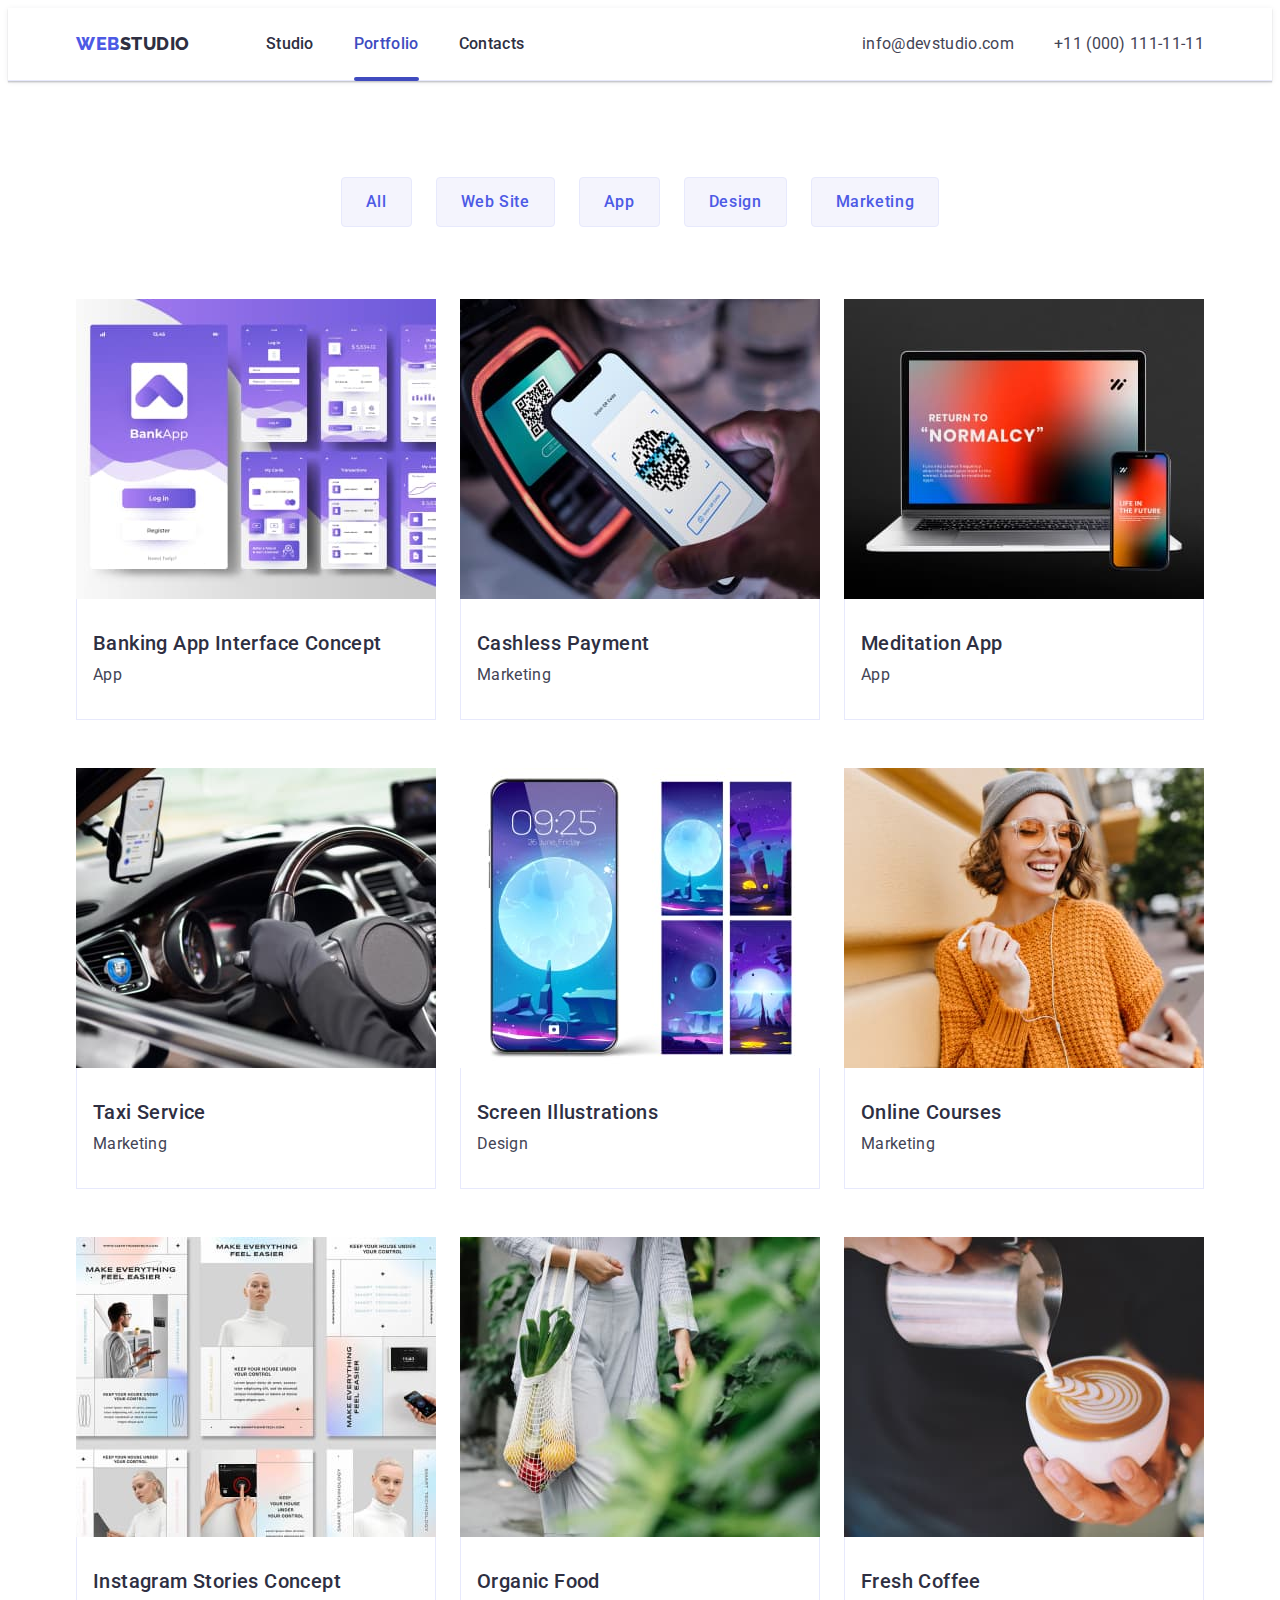
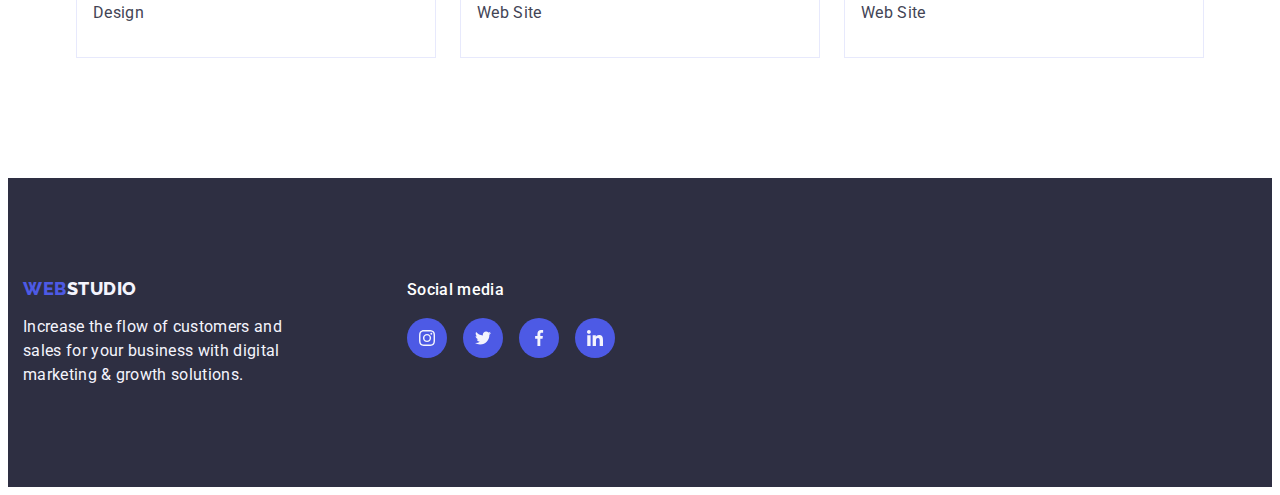
==== portfolio.html @ 4d1d15b5 "Initial commit" ====
<!DOCTYPE html>
<html lang="en">
  <head>
    <meta charset="UTF-8" />
    <meta name="viewport" content="width=device-width, initial-scale=1.0" />
    <title>Portfolio</title>
    <!-- Fonts -->
    <link rel="preconnect" href="https://fonts.googleapis.com" />
    <link rel="preconnect" href="https://fonts.gstatic.com" crossorigin />
    <link
      href="https://fonts.googleapis.com/css2?family=Raleway:wght@800&family=Roboto:wght@400;500;700;900&display=swap"
      rel="stylesheet"
    />
    <!-- Normalize  -->
    <link
      rel="stylesheet"
      href="https://cdnjs.cloudflare.com/ajax/libs/modern-normalize/2.0.0/modern-normalize.min.css"
      integrity="sha512-4xo8blKMVCiXpTaLzQSLSw3KFOVPWhm/TRtuPVc4WG6kUgjH6J03IBuG7JZPkcWMxJ5huwaBpOpnwYElP/m6wg=="
      crossorigin="anonymous"
      referrerpolicy="no-referrer"
    />
    <!-- Custom styles -->
    <link rel="stylesheet" href="./css/styles.css" />
  </head>
  <body>
    <header class="header">
      <div class="header-container container">
        <nav class="nav">
          <a class="header-logo link" href="./index.html"
            >Web<span class="logo-dark">Studio</span></a
          >
          <ul class="nav-list list">
            <li class="nav-list-item">
              <a class="nav-menu link" href="./index.html">Studio</a>
            </li>
            <li class="nav-list-item">
              <a class="nav-menu current link" href="./portfolio.html"
                >Portfolio</a
              >
            </li>
            <li class="nav-list-item">
              <a class="nav-menu link" href="">Contacts</a>
            </li>
          </ul>
        </nav>
        <!-- Contacts -->
        <address class="contacts">
          <ul class="contacts-list list">
            <li>
              <a class="address-menu link" href="mailto:info@devstudio.com"
                >info@devstudio.com</a
              >
            </li>
            <li>
              <a class="address-menu link" href="tel:+110001111111"
                >+11 (000) 111-11-11</a
              >
            </li>
          </ul>
        </address>
      </div>
    </header>
    <main>
      <!-- portfolio section -->

      <section class="portfolio section">
        <div class="container">
          <h1 class="visually-hidden">Buttons</h1>
          <ul class="hero-portf-list list">
            <li class="hero-portf-item">
              <button class="hero-portf-btn button" type="button">All</button>
            </li>
            <li class="hero-portf-item">
              <button class="hero-portf-btn button" type="button">
                Web Site
              </button>
            </li>
            <li class="hero-portf-item">
              <button class="hero-portf-btn button" type="button">App</button>
            </li>
            <li class="hero-portf-item">
              <button class="hero-portf-btn button" type="button">
                Design
              </button>
            </li>
            <li class="hero-portf-item">
              <button class="hero-portf-btn button" type="button">
                Marketing
              </button>
            </li>
          </ul>

          <!-- projects section -->

          <ul class="projects-list list">
            <li class="projects-list-item">
              <a class="projects-link link" href="">
                <div class="overlay">
                  <img
                    src="./images/img-1-bank.jpg"
                    alt="Banking App Interface Concept"
                    width="360"
                    height="300"
                  />
                  <p class="overlay-text">
                    14 Stylish and User-Friendly App Design Concepts · Task
                    Manager App · Calorie Tracker App · Exotic Fruit Ecommerce
                    App · Cloud Storage App
                  </p>
                </div>
                <div class="projects-box">
                  <h2 class="projects-subtitle">
                    Banking App Interface Concept
                  </h2>
                  <p class="projects-box-text">App</p>
                </div>
              </a>
            </li>
            <li class="projects-list-item">
              <a class="projects-link link" href="">
                <div class="overlay">
                  <img
                    src="./images/img-2-paym.jpg"
                    alt="Cashless Payment"
                    width="360"
                    height="300"
                  />
                  <p class="overlay-text">
                    14 Stylish and User-Friendly App Design Concepts · Task
                    Manager App · Calorie Tracker App · Exotic Fruit Ecommerce
                    App · Cloud Storage App
                  </p>
                </div>
                <div class="projects-box">
                  <h2 class="projects-subtitle">Cashless Payment</h2>
                  <p class="projects-box-text">Marketing</p>
                </div>
              </a>
            </li>
            <li class="projects-list-item">
              <a class="projects-link link" href="">
                <div class="overlay">
                  <img
                    src="./images/img-3-medit.jpg"
                    alt="Meditation App"
                    width="360"
                    height="300"
                  />
                  <p class="overlay-text">
                    14 Stylish and User-Friendly App Design Concepts · Task
                    Manager App · Calorie Tracker App · Exotic Fruit Ecommerce
                    App · Cloud Storage App
                  </p>
                </div>
                <div class="projects-box">
                  <h2 class="projects-subtitle">Meditation App</h2>
                  <p class="projects-box-text">App</p>
                </div>
              </a>
            </li>
            <li class="projects-list-item">
              <a class="projects-link link" href="">
                <div class="overlay">
                  <img
                    src="./images/img-4-taxi.jpg"
                    alt="Taxi Service"
                    width="360"
                    height="300"
                  />
                  <p class="overlay-text">
                    14 Stylish and User-Friendly App Design Concepts · Task
                    Manager App · Calorie Tracker App · Exotic Fruit Ecommerce
                    App · Cloud Storage App
                  </p>
                </div>
                <div class="projects-box">
                  <h2 class="projects-subtitle">Taxi Service</h2>
                  <p class="projects-box-text">Marketing</p>
                </div>
              </a>
            </li>
            <li class="projects-list-item">
              <a class="projects-link link" href="">
                <div class="overlay">
                  <img
                    src="./images/img-5-screen.jpg"
                    alt="Screen Illustrations"
                    width="360"
                    height="300"
                  />
                  <p class="overlay-text">
                    14 Stylish and User-Friendly App Design Concepts · Task
                    Manager App · Calorie Tracker App · Exotic Fruit Ecommerce
                    App · Cloud Storage App
                  </p>
                </div>
                <div class="projects-box">
                  <h2 class="projects-subtitle">Screen Illustrations</h2>
                  <p class="projects-box-text">Design</p>
                </div>
              </a>
            </li>
            <li class="projects-list-item">
              <a class="projects-link link" href="">
                <div class="overlay">
                  <img
                    class="projects-list-img img"
                    src="./images/img-6-courses.jpg"
                    alt="Online Courses"
                    width="360"
                    height="300"
                  />
                  <p class="overlay-text">
                    14 Stylish and User-Friendly App Design Concepts · Task
                    Manager App · Calorie Tracker App · Exotic Fruit Ecommerce
                    App · Cloud Storage App
                  </p>
                </div>
                <div class="projects-box">
                  <h2 class="projects-subtitle">Online Courses</h2>
                  <p class="projects-box-text">Marketing</p>
                </div>
              </a>
            </li>
            <li class="projects-list-item">
              <a class="projects-link link" href="">
                <div class="overlay">
                  <img
                    src="./images/img-7-insta.jpg"
                    alt="Instagram Stories Concept"
                    width="360"
                    height="300"
                  />
                  <p class="overlay-text">
                    14 Stylish and User-Friendly App Design Concepts · Task
                    Manager App · Calorie Tracker App · Exotic Fruit Ecommerce
                    App · Cloud Storage App
                  </p>
                </div>
                <div class="projects-box">
                  <h2 class="projects-subtitle">Instagram Stories Concept</h2>
                  <p class="projects-box-text">Design</p>
                </div>
              </a>
            </li>
            <li class="projects-list-item">
              <a class="projects-link link" href="">
                <div class="overlay">
                  <img
                    src="./images/img-8-food.jpg"
                    alt="Organic Food.Web Site"
                    width="360"
                    height="300"
                  />
                  <p class="overlay-text">
                    14 Stylish and User-Friendly App Design Concepts · Task
                    Manager App · Calorie Tracker App · Exotic Fruit Ecommerce
                    App · Cloud Storage App
                  </p>
                </div>
                <div class="projects-box">
                  <h2 class="projects-subtitle">Organic Food</h2>
                  <p class="projects-box-text">Web Site</p>
                </div>
              </a>
            </li>
            <li class="projects-list-item">
              <a class="projects-link link" href="">
                <div class="overlay">
                  <img
                    src="./images/img-9-coffee.jpg"
                    alt="Fresh Coffee.Web Site"
                    width="360"
                    height="300"
                  />
                  <p class="overlay-text">
                    14 Stylish and User-Friendly App Design Concepts · Task
                    Manager App · Calorie Tracker App · Exotic Fruit Ecommerce
                    App · Cloud Storage App
                  </p>
                </div>
                <div class="projects-box">
                  <h2 class="projects-subtitle">Fresh Coffee</h2>
                  <p class="projects-box-text">Web Site</p>
                </div>
              </a>
            </li>
          </ul>
        </div>
      </section>
    </main>
    <footer class="footer-section">
      <div class="container footer">
        <div class="footer-text-block">
          <a class="footer-logo logo link" href="./index.html"
            >Web<span class="logo-light">Studio</span></a
          >
          <!-- footer text -->
          <p class="footer-text">
            Increase the flow of customers and sales for your business with
            digital marketing &#38; growth solutions.
          </p>
        </div>
        <!-- social media block -->
        <div class="social-media-block">
          <!-- social media text -->
          <p class="social-media-text">Social media</p>
          <ul class="social-media list">
            <li class="social-media-item">
              <a
                class="social-media-icon-link"
                href="https://www.instagram.com/"
              >
                <svg class="team-social-icon" width="24" height="24">
                  <use href="./images/icons.svg#icon-instagram"></use>
                </svg>
              </a>
            </li>
            <li class="social-media-item">
              <a class="social-media-icon-link" href="https://www.twitter.com/">
                <svg class="team-social-icon" width="24" height="24">
                  <use
                    class="social-media-icon-link"
                    href="./images/icons.svg#icon-twitter"
                  ></use>
                </svg>
              </a>
            </li>
            <li class="social-media-item">
              <a
                class="social-media-icon-link"
                href="https://www.facebook.com/"
              >
                <svg class="team-social-icon" width="24" height="24">
                  <use href="./images/icons.svg#icon-facebook"></use>
                </svg>
              </a>
            </li>
            <li class="social-media-item">
              <a
                class="social-media-icon-link"
                href="https://www.linkedin.com/"
              >
                <svg class="team-social-icon" width="24" height="24">
                  <use href="./images/icons.svg#icon-linkedin"></use>
                </svg>
              </a>
            </li>
          </ul>
        </div>
      </div>
    </footer>
  </body>
</html>
---- css/styles.css ----
*,
* ::after,
* ::before {
    box-sizing: border-box;
}

/* base styles */
:root {
    --white: #FFFFFF;
    --iris: #4D5AE5;
    --navyblue: #2E2F42;
    --ocean: #404BBF;
    --slate: #434455;
    --cloud: #F4F4FD;
    --cornflower: #E7E9FC;
    --light-slate: #8e8f99;
    --green: #31D0AA;
    --navyblue-modal: rgba(46, 47, 66, 0.40);
}

body {
    font-family: 'Raleway', sans-serif;
    font-family: 'Roboto', sans-serif;
    background-color: var(--white);
    color: #434455;
}

h1,
h2,
h3,
h4,
h5,
h6,
p {
    margin: 0;
}

ul {
    margin: 0;
    padding-left: 0;
}

li {
    list-style: none;
}

.link {
    text-decoration: none;
}

.list {
    list-style: none;
    margin: 0;
    padding: 0;
}

img {
    display: block;
    max-width: 100%;
    height: auto;
}

button {
    font-family: inherit;
    border: none;
    cursor: pointer;
    padding: 16px 32px;
    border-radius: 4px;
}

.container {
    max-width: 1158px;
    margin: 0 auto;
    padding: 0 15px;
}

/* header */

.header {
    border-bottom: 1px solid #e7e9fc;
    box-shadow: 0px 2px 1px rgba(46, 47, 66, 0.08),
        0px 1px 1px rgba(46, 47, 66, 0.16),
        0px 1px 6px rgba(46, 47, 66, 0.08);
}

.header-container {
    display: flex;
    justify-content: space-between;
    height: 72px;
    align-items: center;
}

/* nav */

.nav-list-item,
.projects-list-item {
    list-style: none;
    /* transition: color 250ms cubic-bezier(0.4, 0, 0.2, 1); */
}


.nav-list {
    display: flex;
    gap: 40px;
    align-items: center;
    transition: color 250ms cubic-bezier(0.4, 0, 0.2, 1);
}



.nav {
    display: flex;
    align-items: center;
}

.nav .nav-menu {
    font-size: 16px;
    line-height: 1.5;
    letter-spacing: 0.02em;
    padding: 24px 0;
    position: relative;
    transition: color 250ms cubic-bezier(0.4, 0, 0.2, 1);
}

.nav-menu {
    color: var(--navyblue);
    font-family: Roboto;
    font-size: 16px;
    font-weight: 500;
    line-height: 1.5;
    letter-spacing: 0.02em;
    padding: 24px 0;
    display: block;
    display: inline-block;
    transition: color 250ms cubic-bezier(0.4, 0, 0.2, 1);
}

.nav-menu:hover,
.nav-menu:focus,
.nav-menu.current {
    color: var(--ocean);
}

.nav-menu.current::after {
    content: "";
    position: absolute;
    left: 0;
    bottom: -1px;
    width: 100%;
    height: 4px;
    border-radius: 2px;
    background-color: var(--ocean);
}

/* logo */

.header-logo {
    color: var(--iris);
    font-weight: 800;
    line-height: 1.17;
    letter-spacing: 0.03em;
    text-transform: uppercase;
    font-family: "Raleway", sans-serif;
    font-size: 18px;
    display: flex;
    margin-right: 76px;
    align-items: center;
}

.logo-dark {
    color: var(--navyblue);
}

.logo-light {
    color: var(--cloud);
}

.footer-logo {
    margin-bottom: 16px;
    /* display: inline-block; */
    color: var(--iris);
    font-weight: 800;
    line-height: 1.17;
    letter-spacing: 0.03em;
    text-transform: uppercase;
    font-family: "Raleway", sans-serif;
    font-size: 18px;
    display: flex;
    margin-right: 76px;
    align-items: center;
}

/* contacts */

.contacts {
    font-style: normal;
}

.contacts-list {
    display: flex;
    gap: 40px;
    align-items: center;
}

.address-menu {
    color: var(--slate);
    font-family: Roboto;
    font-size: 16px;
    font-style: normal;
    font-weight: 400;
    line-height: 1.5;
    letter-spacing: 0.02em;
    padding: 24px 0;
    display: block;
    transition: color 250ms cubic-bezier(0.4, 0, 0.2, 1);
}

.address-menu:hover,
.address-menu:focus {
    color: #404bbf
}


/* hero section */

.hero-section {
    background-color: var(--navyblue);
    background-image: linear-gradient(rgba(46, 47, 66, 0.7), rgba(46, 47, 66, 0.7)), url(../images/img-bg.jpg);
    background-repeat: no-repeat;
    background-size: cover;
    background-position: center;
    padding: 188px 0;
    max-width: 1440px;
    margin: 0 auto;
}



.hero-title {
    color: var(--white);
    text-align: center;
    font-family: Roboto;
    font-size: 56px;
    font-weight: 700;
    line-height: 1.07;
    letter-spacing: 0.02em;
    margin-bottom: 48px;
    margin-left: auto;
    margin-right: auto;
    max-width: 496px;
}

.hero-button {
    font-family: inherit;
    background: var(--iris);
    font-weight: 500;
    font-size: 16px;
    line-height: 1.5;
    letter-spacing: 0.04em;
    color: var(--white);
    cursor: pointer;
    margin-left: auto;
    margin-right: auto;
    display: block;
    min-width: 169px;
    transition: background-color 250ms cubic-bezier(0.4, 0, 0.2, 1);

}

.hero-button:hover,
.hero-button:focus {
    background: var(--ocean);

}

/* benefits styles */

.benefits-section {
    padding: 120px 0;
}

.benefits-title {
    color: var(--navyblue);
    font-family: Roboto;
    font-weight: 500;
    line-height: 1.2;
    letter-spacing: 0.02em;
}

.benefits {
    padding: 120px 0;
}

.benefits-container {
    display: flex;
    align-items: center;
    justify-content: center;
}

.benefits-list {
    display: flex;
    gap: 24px;
    justify-content: center;
}

.benefits-list-wrapper {
    border-radius: 4px;
    background-color: var(--cloud, #F4F4FD);
    margin-bottom: 8px;
    width: 264px;
    height: 112px;
    padding: 24px 0;
    display: flex;
    align-items: center;
    justify-content: center;



}

.benefits-list-item {
    flex-basis: calc((100% - 3 * 24px) / 4);

}

.benefits-list-icon {
    display: flex;
    align-items: center;
    margin: 0 auto;
}

.benefits-list-subtitle {
    color: var(--navyblue);
    font-family: Roboto;
    font-size: 20px;
    font-weight: 500;
    line-height: 1.2;
    letter-spacing: 0.02em;
    margin-bottom: 8px;
}

.benefits-list-text {
    color: var(--slate);
    font-family: Roboto;
    font-weight: 400;
    line-height: 1.5;
    letter-spacing: 0.02em;

}

/* product styles */

.products-section {
    padding-bottom: 120px;
}

.products-title {
    color: var(--navyblue);
    text-align: center;
    font-weight: 700;
    font-size: 36px;
    line-height: 1.11;
    letter-spacing: 0.02em;
    text-transform: capitalize;
    margin-bottom: 72px;
}

.products-list {
    display: flex;
    gap: 24px;
    justify-content: center;
}

.products-list-item {
    width: calc((100% - 3 * 16px) / 3);
}


/* team styles */

.team-section {
    background-color: var(--cloud);
    padding: 120px 0;
}

.team-title {
    color: var(--navyblue);
    text-align: center;
    font-weight: 700;
    line-height: 1.11;
    letter-spacing: 0.02em;
    text-transform: capitalize;
    background-color: #F4F4FD;
    font-size: 36px;
    margin-bottom: 72px;
}

.team-list {
    display: flex;
    gap: 24px;
    flex-wrap: wrap;
}

.team-list-item {
    background-color: #FFFFFF;
    width: calc((100% - 3 * 24px) / 4);
    border-radius: 0px 0px 4px 4px;
    box-shadow: 0px 2px 1px 0px rgba(46, 47, 66, 0.08), 0px 1px 1px 0px rgba(46, 47, 66, 0.16), 0px 1px 6px 0px rgba(46, 47, 66, 0.08);

}

.team-list-subtitle {
    color: var(--navyblue);
    text-align: center;
    font-style: normal;
    font-weight: 500;
    line-height: 1.2;
    letter-spacing: 0.02em;
    font-size: 20px;
    margin-bottom: 8px;
}

.team-list-text {
    color: var(--slate);
    text-align: center;
    font-weight: 400;
    line-height: 1.5;
    letter-spacing: 0.02em;
    margin: 0 0 8px;
}

.team-details {
    padding: 32px 0;
}

/* social icons */

.team-social-icon {
    fill: var(--cloud);
}

.team-social.list {
    display: flex;
    justify-content: center;
    align-items: center;
    gap: 24px;
}

.team-social-link {
    display: flex;
    justify-content: center;
    align-items: center;
    padding: 12px;
    width: 100%;
    height: 100%;
    background-color: var(--iris);
    border-radius: 50%;
    transition: background-color 250ms cubic-bezier(0.4, 0, 0.2, 1);
}

.team-social-link:hover,
.team-social-link:focus {
    background-color: var(--ocean);
}

/* customers  */

.customers-list-icon {
    fill: var(--light-slate);
}

/* footer */

.footer-section {
    background-color: var(--navyblue);
    padding: 100px 0;

}

.footer-section .link {
    display: inline-block;
    margin-bottom: 16px;
}

.footer-text {
    color: var(--cloud, #F4F4FD);
    font-family: Roboto;
    font-size: 16px;
    font-style: normal;
    font-weight: 400;
    line-height: 1.5;
    letter-spacing: 0.02em;
    width: 264px;

}

.footer-text-block {
    margin-right: 120px;
}



.container.footer {
    display: flex;
    align-items: baseline;
    margin-right: 120px;
}

/* social media */

.social-media-block {
    margin-right: 120px;
}

.social-media-text {
    color: var(--white, #FFF);
    font-family: Roboto;
    font-size: 16px;
    font-weight: 500;
    line-height: 1.5;
    letter-spacing: 0.02em;
    margin: 0 0 16px;
}

.social-media.list {
    display: flex;
    gap: 16px;
}

.social-media-item {
    width: 40px;
    height: 40px;
}

.social-media-icon-link {
    display: flex;
    justify-content: center;
    align-items: center;
    padding: 12px;
    width: 100%;
    height: 100%;
    background-color: var(--iris);
    border-radius: 50%;
    transition: background-color 250ms cubic-bezier(0.4, 0, 0.2, 1);

}

.social-media-icon-link:hover,
.social-media-icon-link:focus {
    background-color: var(--green);
}


/* portfolio section */

.portf-list-item {
    list-style: none;
}

/* visually-hidden */

.visually-hidden {
    position: absolute;
    width: 1px;
    height: 1px;
    margin: -1px;
    border: 0;
    padding: 0;
    white-space: nowrap;
    clip-path: inset(100%);
    clip: rect(0 0 0 0);
    overflow: hidden;
}

.portfolio.section {
    padding-top: 96px;
    padding-bottom: 120px;
}

.hero-portf-title {}

.hero-portf-list {
    display: flex;
    gap: 24px;
    margin-bottom: 72px;
    margin-left: auto;
    margin-right: auto;
    justify-content: center;

}






/* portfolio buttons */

.hero-portf-btn {
    background: var(--cloud);
    color: var(--iris);
    text-align: center;
    font-weight: 500;
    line-height: 1.5;
    letter-spacing: 0.04em;
    font-family: "Roboto", sans-serif;
    font-size: 16px;
    padding: 12px 24px;
    border: 1px solid var(--cornflower, #E7E9FC);
    transition: color 250ms cubic-bezier(0.4, 0, 0.2, 1),
        background-color 250ms cubic-bezier(0.4, 0, 0.2, 1),
        border-color 250ms cubic-bezier(0.4, 0, 0.2, 1),
        box-shadow 250ms cubic-bezier(0.4, 0, 0.2, 1);
}


.hero-portf-btn:hover,
.hero-portf-btn:focus {
    background-color: var(--ocean);
    color: var(--white);
    border: 1px solid transparent;
    box-shadow: 0px 3px 1px rgba(0, 0, 0, 0.1), 0px 2px 1px rgba(0, 0, 0, 0.08), 0px 2px 2px rgba(0, 0, 0, 0.12);
}

/* projects styles */



.projects-link {
    display: block;
    transition: box-shadow 250ms cubic-bezier(0.4, 0, 0.2, 1);
}

.projects-link:hover,
.projects-link:focus {
    box-shadow: 0px 2px 1px 0px rgba(46, 47, 66, 0.08), 0px 1px 1px 0px rgba(46, 47, 66, 0.16), 0px 1px 6px 0px rgba(46, 47, 66, 0.08);

}


.projects-list {
    display: flex;
    flex-wrap: wrap;
    column-gap: 24px;
    row-gap: 48px;

}

.projects-list-item {
    width: calc((100% - 48px) / 3);
    transition: box-shadow 250ms cubic-bezier(0.4, 0, 0.2, 1);
}



.projects-subtitle {
    color: var(--navyblue);
    font-size: 20px;
    font-weight: 500;
    line-height: 1.2;
    letter-spacing: 0.02em;
    margin-bottom: 8px;

}

.projects-box {
    padding: 32px 16px;
    border: 1px solid var(--cornflower);
    border-top: none;

}

.projects-box-text {
    color: var(--slate);
    font-weight: 400;
    line-height: 1.5;
    letter-spacing: 0.02em;
    font-size: 16px;
}

/* overlay */

.projects-block {}

.overlay {
    position: relative;
    overflow-y: hidden;
    overflow-x: hidden;
}

.overlay-text {
    color: var(--cloud);
    font-size: 16px;
    font-weight: 400;
    line-height: 1.5;
    letter-spacing: 0.02em;
    top: 0;
    left: 0;
    width: 100%;
    height: 100%;
    background-color: var(--iris);
    position: absolute;
    padding: 40px 32px;
    transform: translateY(100%);
    transition: transform 250ms cubic-bezier(0.4, 0, 0.2, 1);
}

.projects-link:hover .overlay-text,
.projects-link:focus .overlay-text {
    transform: translateY(0%);
}



/* customers */


.customers-section {
    padding: 120px 0;
}

.customers-list-icon {
    display: flex;
    align-items: center;
    margin: 0 auto;
}

.customers-title {
    color: var(--navyblue);
    text-align: center;
    font-weight: 700;
    line-height: 1.11;
    letter-spacing: 0.02em;
    text-transform: capitalize;
    font-size: 36px;
    margin-bottom: 72px;
}

.customers-list {
    display: flex;
    gap: 24px;
}



.customers-list-item {
    flex-basis: calc((100% - 5 * 24px) / 6);
}

.customers-list-icon {
    fill: currentColor;

}

.customers-item-link {
    border: 1px solid var(--light-slate);
    border-radius: 4px;
    display: flex;
    justify-content: center;
    align-items: center;
    color: var(--light-slate);
    width: 168px;

    height: 88px;
    padding: 16px 32px;
    transition: border-color 250ms cubic-bezier(0.4, 0, 0.2, 1), color 250ms cubic-bezier(0.4, 0, 0.2, 1);
}

.customers-item-link:hover,
.customers-item-link:focus {
    border-color: var(--ocean);
    color: var(--ocean);
}

/* modal window */

.backdrop {
    position: fixed;
    top: 0;
    left: 0;
    width: 100%;
    height: 100%;
    background-color: var(--navyblue-modal);
    transition: opacity 250ms cubic-bezier(0.4, 0, 0.2, 1), visibility 250ms cubic-bezier(0.4, 0, 0.2, 1);
}

.is-hidden {
    opacity: 0;
    pointer-events: none;
    visibility: hidden;

}



.modal {
    position: absolute;
    top: 50%;
    left: 50%;
    transform: translateX(-50%) translateY(-50%);
    width: 408px;
    min-height: 584px;
    border-radius: 4px;
    background: var(--dairy, #FCFCFC);
    box-shadow: 0px 2px 1px 0px rgba(0, 0, 0, 0.20), 0px 1px 3px 0px rgba(0, 0, 0, 0.12), 0px 1px 1px 0px rgba(0, 0, 0, 0.14);
    transition: transform 250ms cubic-bezier(0.4, 0, 0.2, 1);
}

.modal-btn {
    position: absolute;
    top: 24px;
    right: 24px;
    width: 24px;
    height: 24px;
    background-color: var(--cornflower);
    border-radius: 50%;
    border: 1px solid rgba(0, 0, 0, 0.10);
    padding: 0;
    align-items: center;
    justify-content: center;
    display: flex;
    transition: background-color 250ms cubic-bezier(0.4, 0, 0.2, 1), border 250ms cubic-bezier(0.4, 0, 0.2, 1);
}

.modal-btn:hover,
.modal-btn:focus {
    background-color: var(--ocean);
    border: none;
}

.modal-btn:hover .modal-btn-icon,
.modal-btn:focus .modal-btn-icon {
    fill: var(--white);
}

.modal-btn-icon {
    width: 8px;
    height: 8px;
    fill: var(--navyblue);
    transition: fill 250ms cubic-bezier(0.4, 0, 0.2, 1);


}
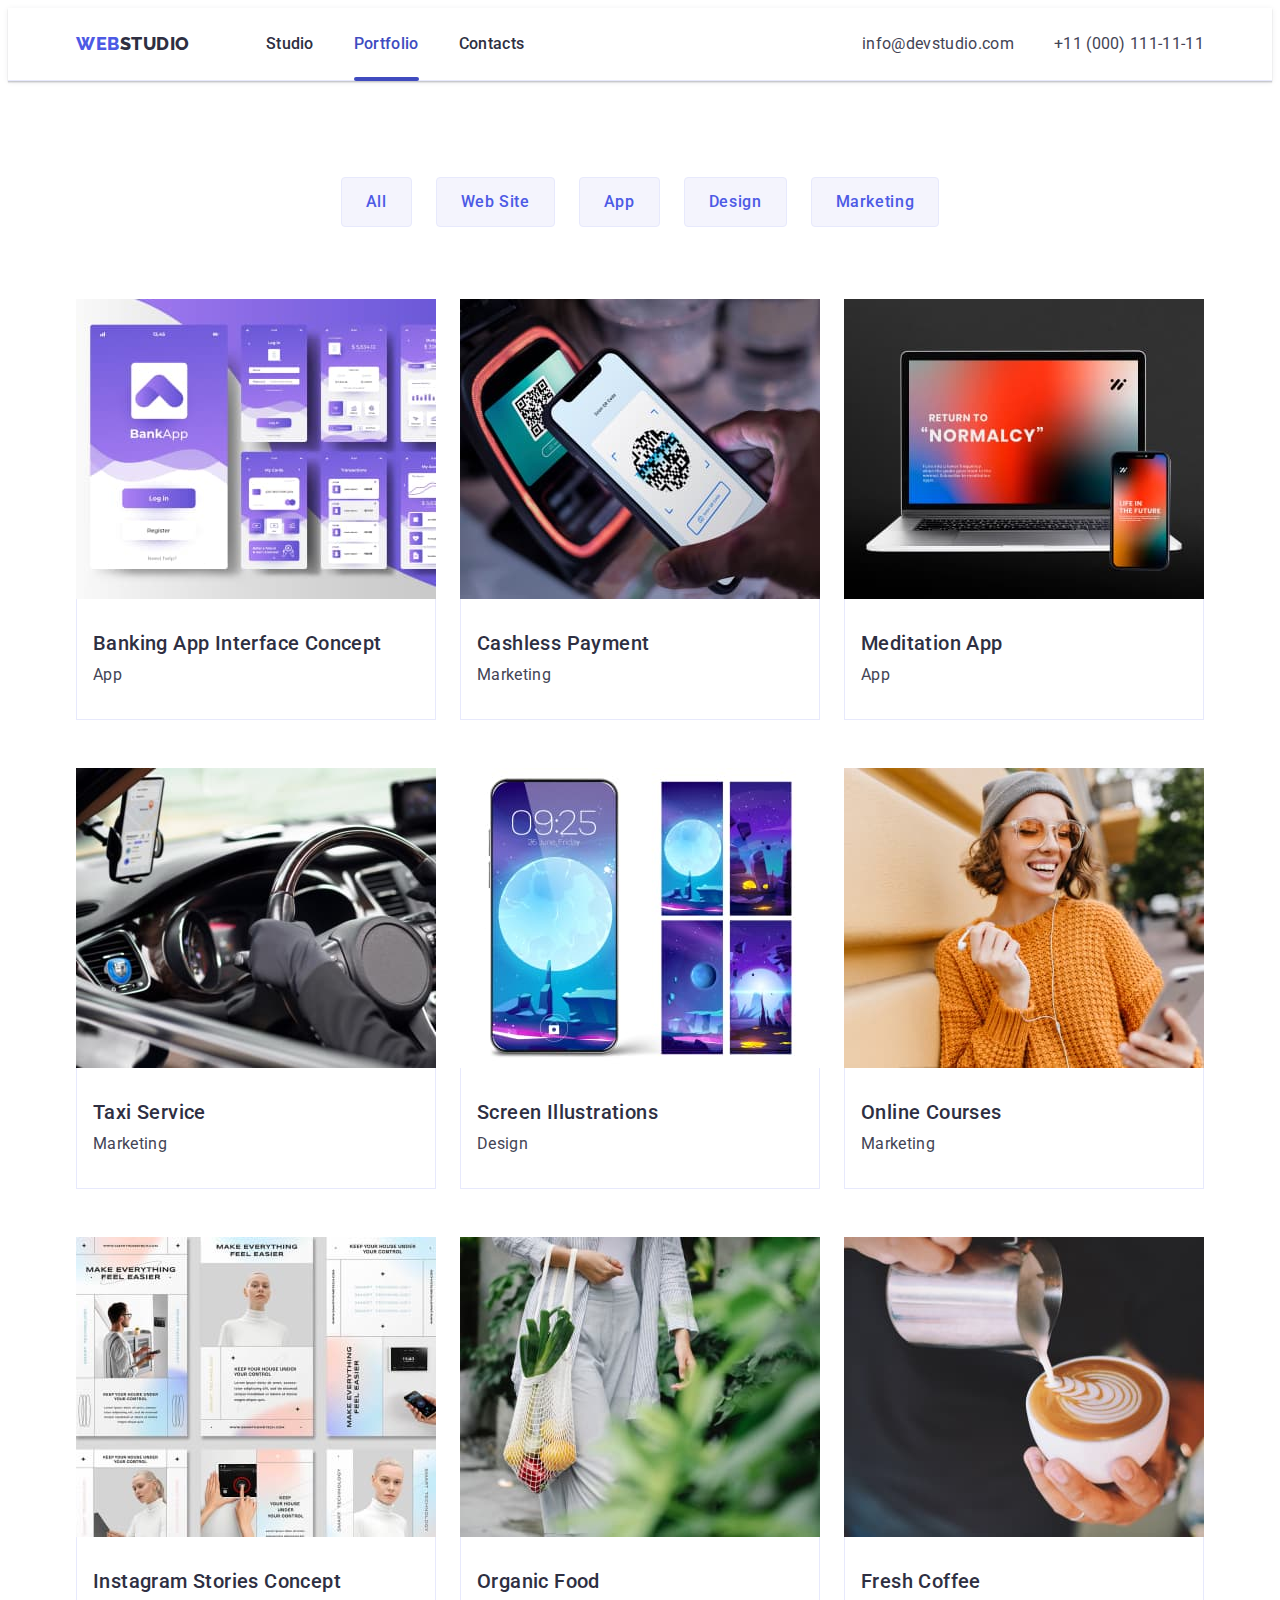
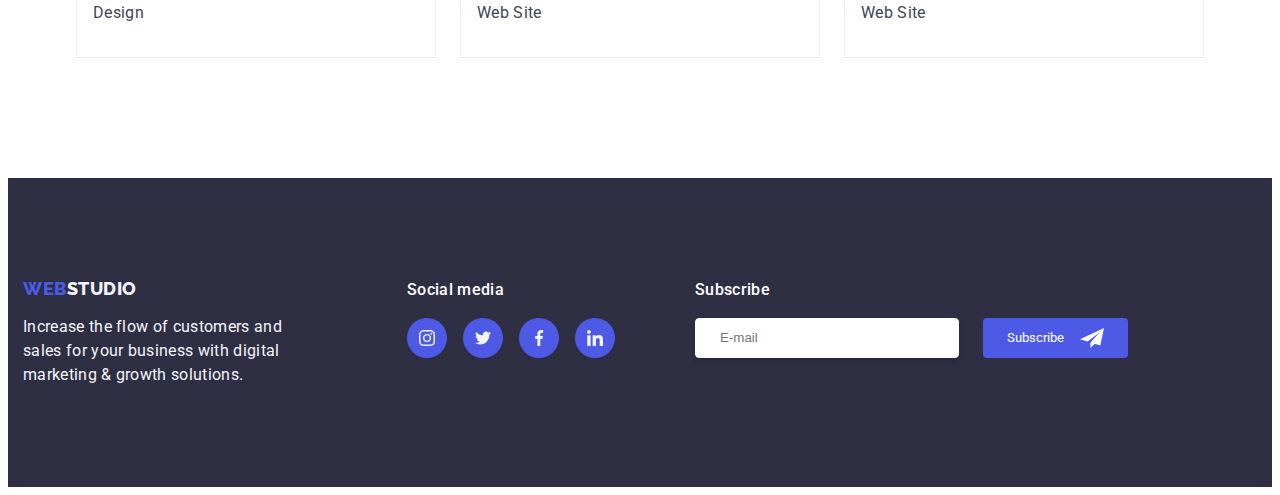
==== commit a36aa5c9: "footer-sibscribe" ====
--- a/portfolio.html
+++ b/portfolio.html
@@ -348,6 +348,24 @@
             </li>
           </ul>
         </div>
+        <!-- subscribe -->
+        <div class="subscribe-block">
+          <p class="subscribe-text">Subscribe</p>
+          <form class="footer-form" name="subscribe_form">
+            <input
+              class="footer-form-input"
+              name="subscribe-email"
+              type="email"
+              placeholder="E-mail"
+            />
+            <button class="subscribe-button button" type="submit">
+              Subscribe
+              <svg class="subscribe-icon" width="24" height="24">
+                <use href="./images/icons.svg#icon-subscribe"></use>
+              </svg>
+            </button>
+          </form>
+        </div>
       </div>
     </footer>
   </body>
--- a/css/styles.css
+++ b/css/styles.css
@@ -509,7 +509,7 @@
 /* social media */
 
 .social-media-block {
-    margin-right: 120px;
+    margin-right: 80px;
 }
 
 .social-media-text {
@@ -788,10 +788,7 @@
     opacity: 0;
     pointer-events: none;
     visibility: hidden;
-
-}
-
-
+}
 
 .modal {
     position: absolute;
@@ -838,6 +835,86 @@
     height: 8px;
     fill: var(--navyblue);
     transition: fill 250ms cubic-bezier(0.4, 0, 0.2, 1);
-
-
+}
+
+/**
+  |============================
+  | subscribe block
+  |============================
+*/
+
+.footer-form {
+    display: flex;
+    justify-content: center;
+    align-items: center;
+    gap: 24px;
+    /* margin-left: 156px; */
+
+}
+
+.footer-form-input {}
+
+.hero-button {}
+
+.button {}
+
+
+
+
+
+
+.subscribe-block {}
+
+.subscribe-text {
+    color: var(--white);
+    font-size: 16px;
+    font-weight: 500;
+    line-height: 1.5;
+    letter-spacing: 0.02em;
+    margin: 0 0 16px;
+    width: 75px;
+    height: 24px;
+}
+
+.footer-form-input {
+    width: 264px;
+    height: 40px;
+    flex-shrink: 0;
+    border-radius: 4px;
+    border: 1px solid var(--white, #FFF);
+    box-shadow: 0px 4px 4px 0px rgba(0, 0, 0, 0.15);
+    outline: transparent;
+    padding: 8px 24px;
+    /* margin-right: 24px; */
+}
+
+/* 
+.footer-form-input::placeholder {}
+
+color: color: var(--white);
+font-family: Roboto;
+font-size: 12px;
+
+font-weight: 400;
+line-height: 2.0;
+letter-spacing: 0.04em; */
+
+.subscribe-button {
+    display: inline-flex;
+    padding: 8px 24px;
+    justify-content: center;
+    align-items: center;
+    gap: 16px;
+    /* margin-left: 16px; */
+    border-radius: 4px;
+    background: var(--iris, #4D5AE5);
+    color: var(--white);
+}
+
+.button {}
+
+.subscribe-icon {
+    fill: var(--white);
+    width: 24px;
+    height: 24px;
 }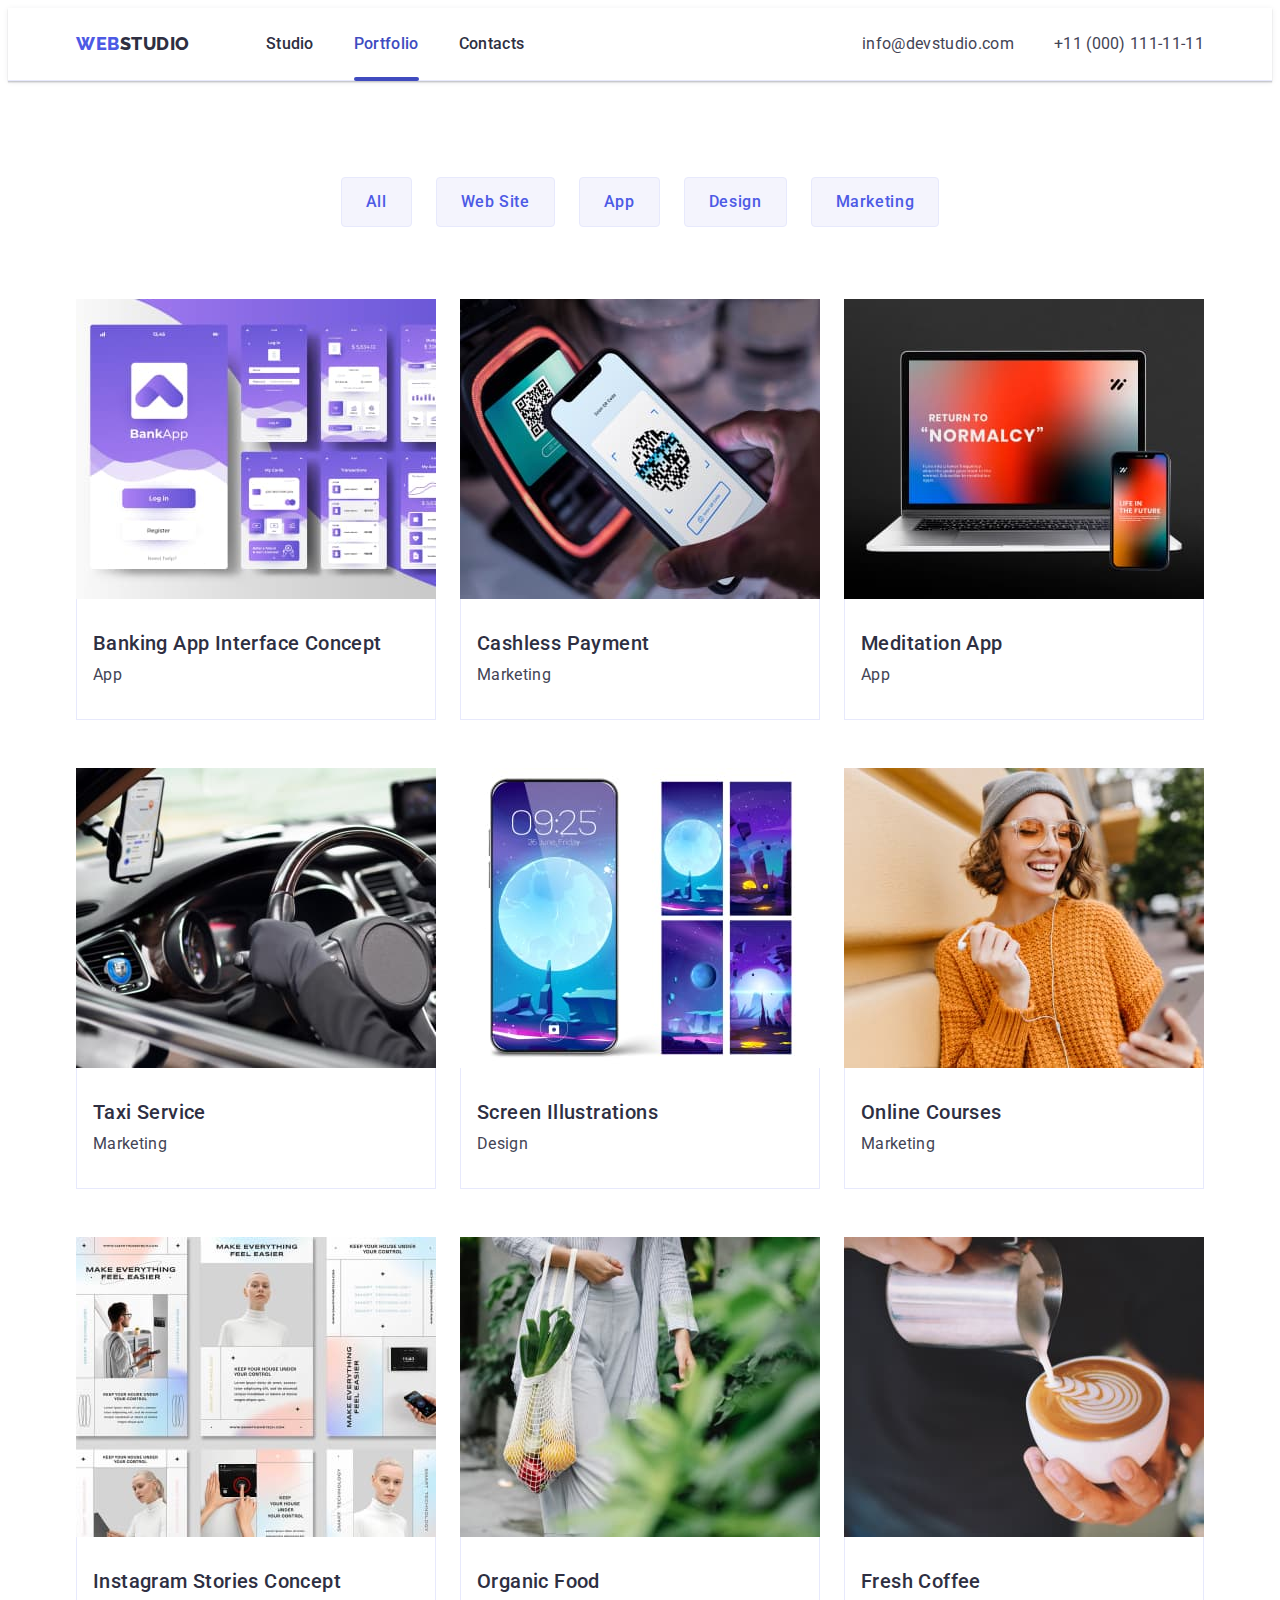
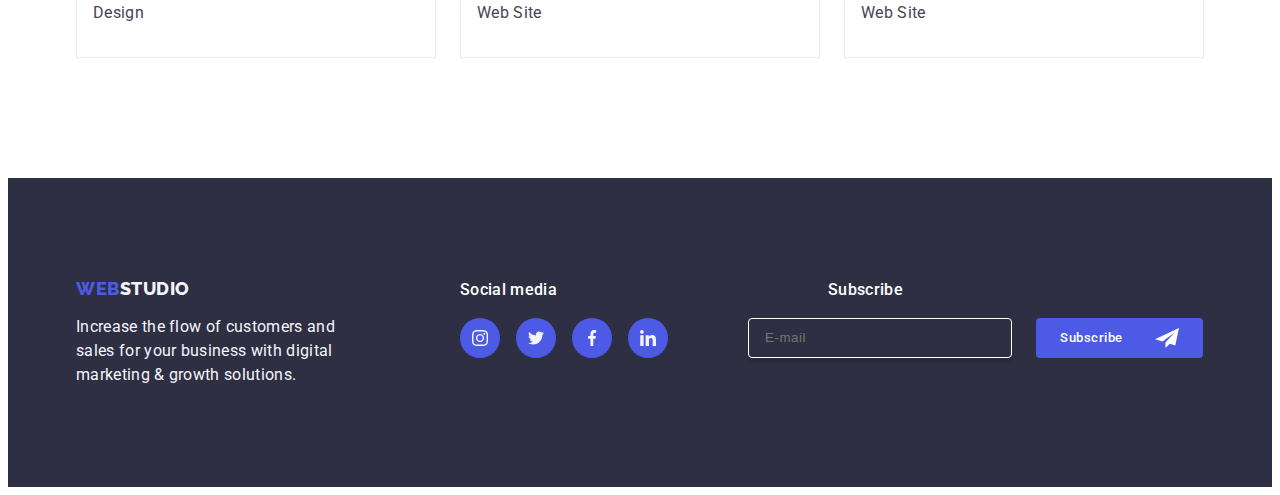
==== commit 19beca31: "updated-footer-portf" ====
--- a/portfolio.html
+++ b/portfolio.html
@@ -349,15 +349,18 @@
           </ul>
         </div>
         <!-- subscribe -->
+
         <div class="subscribe-block">
           <p class="subscribe-text">Subscribe</p>
-          <form class="footer-form" name="subscribe_form">
-            <input
-              class="footer-form-input"
-              name="subscribe-email"
-              type="email"
-              placeholder="E-mail"
-            />
+          <form class="footer-form" name="subscribe-form">
+            <label class="footer-form-lebal" aria-label="E-mail">
+              <input
+                class="footer-form-input"
+                name="subscribe-email"
+                type="email"
+                placeholder="E-mail"
+              />
+            </label>
             <button class="subscribe-button button" type="submit">
               Subscribe
               <svg class="subscribe-icon" width="24" height="24">
--- a/css/styles.css
+++ b/css/styles.css
@@ -503,7 +503,7 @@
 .container.footer {
     display: flex;
     align-items: baseline;
-    margin-right: 120px;
+    /* margin-right: 120px; */
 }
 
 /* social media */
@@ -801,7 +801,9 @@
     background: var(--dairy, #FCFCFC);
     box-shadow: 0px 2px 1px 0px rgba(0, 0, 0, 0.20), 0px 1px 3px 0px rgba(0, 0, 0, 0.12), 0px 1px 1px 0px rgba(0, 0, 0, 0.14);
     transition: transform 250ms cubic-bezier(0.4, 0, 0.2, 1);
-}
+    padding: 72px 24px 24px;
+}
+
 
 .modal-btn {
     position: absolute;
@@ -837,6 +839,124 @@
     transition: fill 250ms cubic-bezier(0.4, 0, 0.2, 1);
 }
 
+/* modal input forms */
+
+.modal-caption {
+    color: var(--navyblue);
+    text-align: center;
+    font-family: Roboto;
+    font-size: 16px;
+    font-weight: 500;
+    line-height: 1.5;
+    letter-spacing: 0.02em;
+    margin-bottom: 16px;
+}
+
+.modal-form-block {
+    margin-bottom: 8px;
+}
+
+.modal-form-block-comment {
+    margin-bottom: 16px;
+}
+
+.modal-form-label {
+    color: var(--light-slate);
+
+    font-size: 12px;
+    font-weight: 400;
+    line-height: 1.17;
+    letter-spacing: 0.04em;
+    margin-bottom: 4px;
+}
+
+.modal-form-field {}
+
+.modal-form-input {
+    width: 100%;
+    height: 40px;
+    border: 1px solid rgba(46, 47, 66, 0.4);
+    border-radius: 4px;
+    background-color: transparent;
+
+    padding-left: 38px;
+    outline: transparent;
+    transition: border-color 250ms cubic-bezier(0.4, 0, 0.2, 1);
+    border-color: var(--iris);
+}
+
+
+.modal-form-icon {
+    position: absolute;
+    left: 16px;
+    top: 50%;
+    transform: translateY(-50%);
+    transition: fill 250ms cubic-bezier(0.4, 0, 0.2, 1);
+    fill: var(--navyblue);
+    width: 18px;
+    height: 24px;
+
+}
+
+.modal-form-comment {
+    width: 100%;
+    height: 120px;
+    font-size: 12px;
+    line-height: 1.17;
+    letter-spacing: 0.04em;
+    color: rgba(46, 47, 66, 0.4);
+    border: 1px solid rgba(46, 47, 66, 0.4);
+    border-radius: 4px;
+    background-color: transparent;
+    padding: 8px 16px;
+    outline: transparent;
+    resize: none;
+    transition: border-color 250ms cubic-bezier(0.4, 0, 0.2, 1);
+    border-color: var(--iris);
+}
+
+.modal-form-checkbox {
+    margin-bottom: 24px;
+}
+
+
+.modal-form-agr {
+    display: block;
+    font-size: 12px;
+    line-height: 1.17;
+    letter-spacing: 0.04em;
+    color: var(--light-slate):
+}
+
+.checkbox {}
+
+.modal-form-descr {
+    width: 16px;
+    height: 16px;
+    border: 1px solid rgba(46, 47, 66, 0.4);
+    border-radius: 2px;
+    transition: background-color 250ms cubic-bezier(0.4, 0, 0.2, 1), border 250ms cubic-bezier(0.4, 0, 0.2, 1), fill 250ms cubic-bezier(0.4, 0, 0.2, 1);
+    display: inline-flex;
+    align-items: center;
+    justify-content: center;
+    fill: transparent;
+    margin-right: 8px;
+
+}
+
+.modal-form-checkbox-icon {}
+
+
+.checkbox:checked+.modal-form-agr>.modal-form-descr {
+    background-color: var(--ocean);
+    border: none;
+    fill: var(--cloud);
+}
+
+.privacy-policy-link {
+    color: var(--iris);
+}
+
 /**
   |============================
   | subscribe block
@@ -852,15 +972,19 @@
 
 }
 
-.footer-form-input {}
-
-.hero-button {}
-
-.button {}
-
-
-
-
+.footer-form-input {
+    width: 264px;
+    height: 40px;
+    border: 1px solid #ffffff;
+    background-color: transparent;
+    line-height: 1.5;
+    letter-spacing: 0.04em;
+    padding-left: 16px;
+    box-shadow: 0px 4px 4px 0px rgba(0, 0, 0, 0.15);
+    border-radius: 4px;
+    color: #ffffff;
+
+}
 
 
 .subscribe-block {}
@@ -871,33 +995,12 @@
     font-weight: 500;
     line-height: 1.5;
     letter-spacing: 0.02em;
-    margin: 0 0 16px;
+    margin: 0 0 16px 80px;
     width: 75px;
     height: 24px;
 }
 
-.footer-form-input {
-    width: 264px;
-    height: 40px;
-    flex-shrink: 0;
-    border-radius: 4px;
-    border: 1px solid var(--white, #FFF);
-    box-shadow: 0px 4px 4px 0px rgba(0, 0, 0, 0.15);
-    outline: transparent;
-    padding: 8px 24px;
-    /* margin-right: 24px; */
-}
-
-/* 
-.footer-form-input::placeholder {}
-
-color: color: var(--white);
-font-family: Roboto;
-font-size: 12px;
-
-font-weight: 400;
-line-height: 2.0;
-letter-spacing: 0.04em; */
+
 
 .subscribe-button {
     display: inline-flex;
@@ -909,12 +1012,16 @@
     border-radius: 4px;
     background: var(--iris, #4D5AE5);
     color: var(--white);
-}
-
-.button {}
+    min-width: 165px;
+    font-weight: 500;
+    line-height: 1.5;
+    letter-spacing: 0.04em;
+
+}
 
 .subscribe-icon {
     fill: var(--white);
     width: 24px;
     height: 24px;
+    margin-left: 16px;
 }